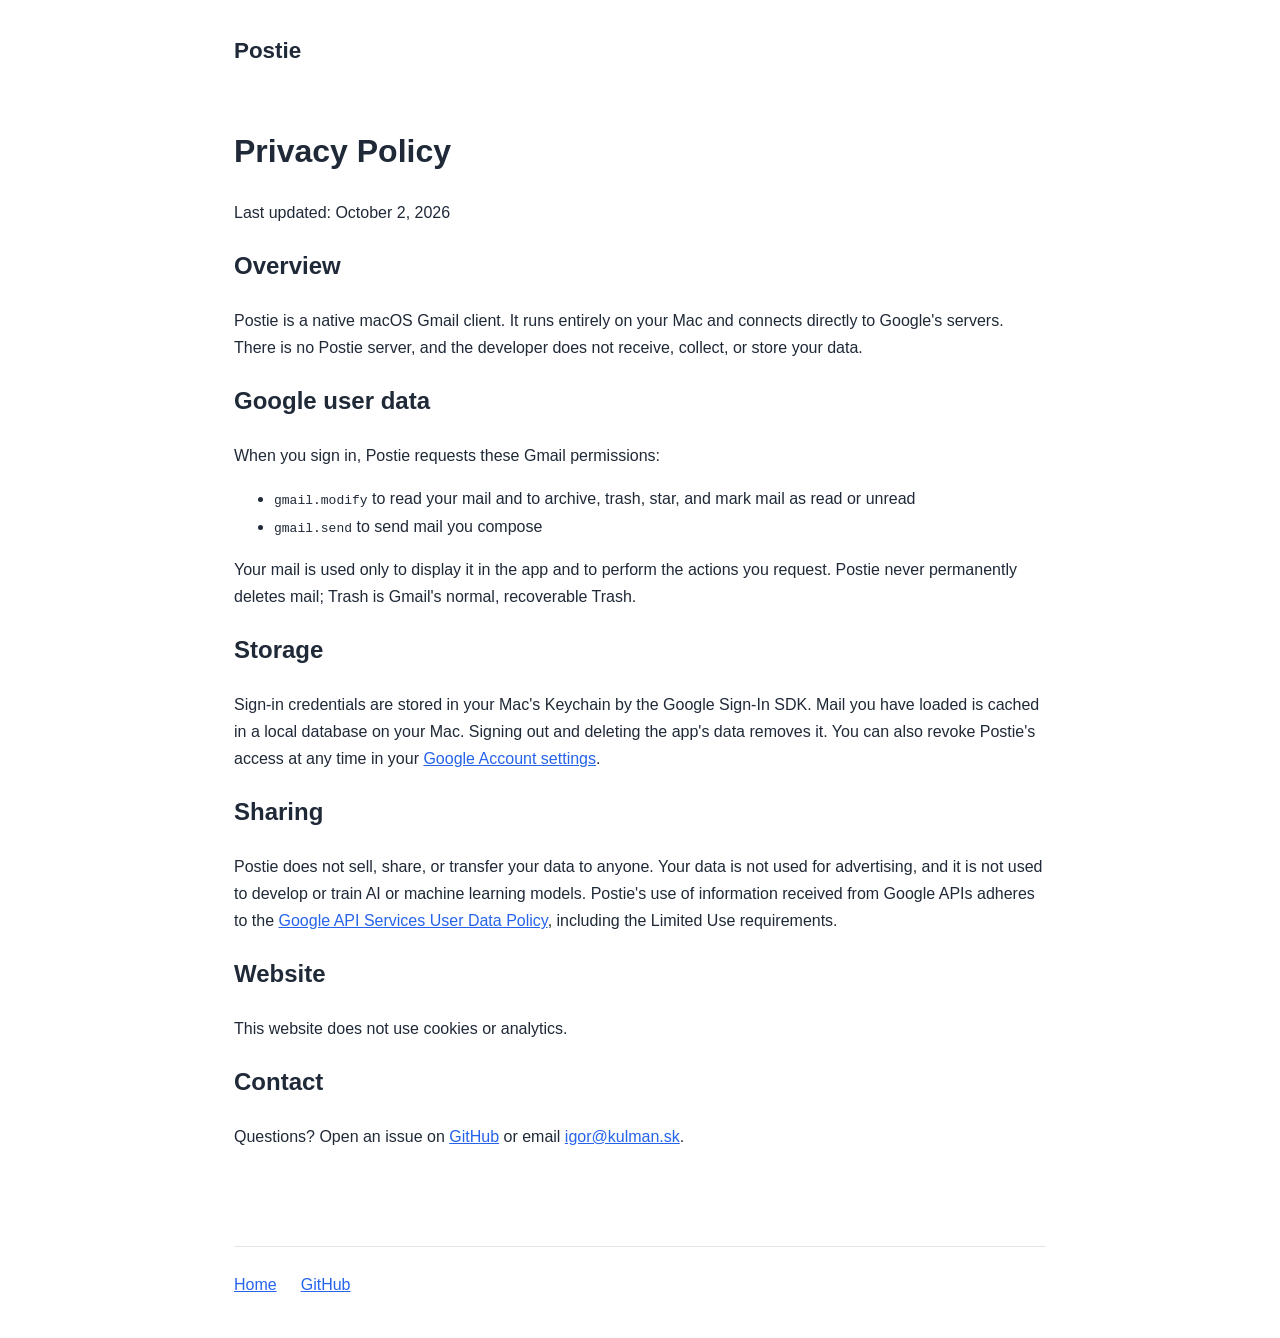
==== web/privacy.html @ cc6c1cde "Add minisite with privacy policy" ====
<!doctype html>
<html lang="en">

<head>
    <meta charset="UTF-8" />
    <meta name="viewport" content="width=device-width, initial-scale=1.0" />
    <title>Privacy Policy - Postie</title>
    <link rel="canonical" href="https://postie.kulman.sk/privacy.html" />
    <link rel="stylesheet" href="style.css" />
</head>

<body>
    <div class="container">
        <header>
            <a href="index.html" class="logo">Postie</a>
        </header>

        <div class="legal-content">
            <h1>Privacy Policy</h1>
            <p>Last updated: October 2, 2026</p>

            <h2>Overview</h2>
            <p>
                Postie is a native macOS Gmail client. It runs entirely on your Mac and
                connects directly to Google's servers. There is no Postie server, and the
                developer does not receive, collect, or store your data.
            </p>

            <h2>Google user data</h2>
            <p>When you sign in, Postie requests these Gmail permissions:</p>
            <ul>
                <li><code>gmail.modify</code> to read your mail and to archive, trash, star, and mark mail as read or unread</li>
                <li><code>gmail.send</code> to send mail you compose</li>
            </ul>
            <p>
                Your mail is used only to display it in the app and to perform the actions you
                request. Postie never permanently deletes mail; Trash is Gmail's normal,
                recoverable Trash.
            </p>

            <h2>Storage</h2>
            <p>
                Sign-in credentials are stored in your Mac's Keychain by the Google Sign-In
                SDK. Mail you have loaded is cached in a local database on your Mac. Signing
                out and deleting the app's data removes it. You can also revoke Postie's access
                at any time in your
                <a href="https://myaccount.google.com/permissions">Google Account settings</a>.
            </p>

            <h2>Sharing</h2>
            <p>
                Postie does not sell, share, or transfer your data to anyone. Your data is not
                used for advertising, and it is not used to develop or train AI or machine
                learning models. Postie's use of information received from Google APIs adheres to the
                <a href="https://developers.google.com/terms/api-services-user-data-policy">Google API Services User Data Policy</a>,
                including the Limited Use requirements.
            </p>

            <h2>Website</h2>
            <p>This website does not use cookies or analytics.</p>

            <h2>Contact</h2>
            <p>
                Questions? Open an issue on
                <a href="https://github.com/igorkulman/Postie/issues">GitHub</a> or email
                <a href="mailto:igor@kulman.sk">igor@kulman.sk</a>.
            </p>
        </div>

        <footer>
            <a href="index.html">Home</a>
            <a href="https://github.com/igorkulman/Postie">GitHub</a>
        </footer>
    </div>
</body>

</html>
---- web/style.css ----
:root {
    --bg: #ffffff;
    --text: #1f2937;
    --muted: #4b5563;
    --accent: #2563eb;
    --border: rgba(0, 0, 0, 0.1);
}

@media (prefers-color-scheme: dark) {
    :root {
        --bg: #0f1115;
        --text: #f0f0f2;
        --muted: #9ca3af;
        --accent: #60a5fa;
        --border: rgba(255, 255, 255, 0.12);
    }
}

* {
    box-sizing: border-box;
}

body {
    margin: 0;
    font-family: -apple-system, BlinkMacSystemFont, "Segoe UI", Roboto, Helvetica, Arial, sans-serif;
    background: var(--bg);
    color: var(--text);
    line-height: 1.7;
}

.container {
    max-width: 860px;
    margin: 0 auto;
    padding: 0 24px;
}

header {
    padding: 32px 0;
}

.logo {
    font-size: 1.4rem;
    font-weight: 700;
    color: var(--text);
    text-decoration: none;
}

a {
    color: var(--accent);
}

.hero {
    text-align: center;
    padding: 40px 0 24px;
}

.hero h1 {
    font-size: 2.6rem;
    line-height: 1.2;
    margin: 0 0 16px;
}

.hero p {
    font-size: 1.15rem;
    color: var(--muted);
    max-width: 600px;
    margin: 0 auto 24px;
}

.button {
    display: inline-block;
    padding: 12px 24px;
    border-radius: 10px;
    background: var(--accent);
    color: #fff;
    font-weight: 600;
    text-decoration: none;
}

.screenshot {
    display: block;
    width: 100%;
    height: auto;
    margin: 32px 0;
    border-radius: 12px;
    border: 1px solid var(--border);
}

.features {
    padding-left: 20px;
    columns: 2;
    column-gap: 40px;
}

.legal-content {
    padding-bottom: 32px;
}

footer {
    border-top: 1px solid var(--border);
    margin-top: 48px;
    padding: 24px 0 40px;
    display: flex;
    gap: 24px;
    flex-wrap: wrap;
    color: var(--muted);
}

@media (max-width: 640px) {
    .hero h1 {
        font-size: 2rem;
    }

    .features {
        columns: 1;
    }
}
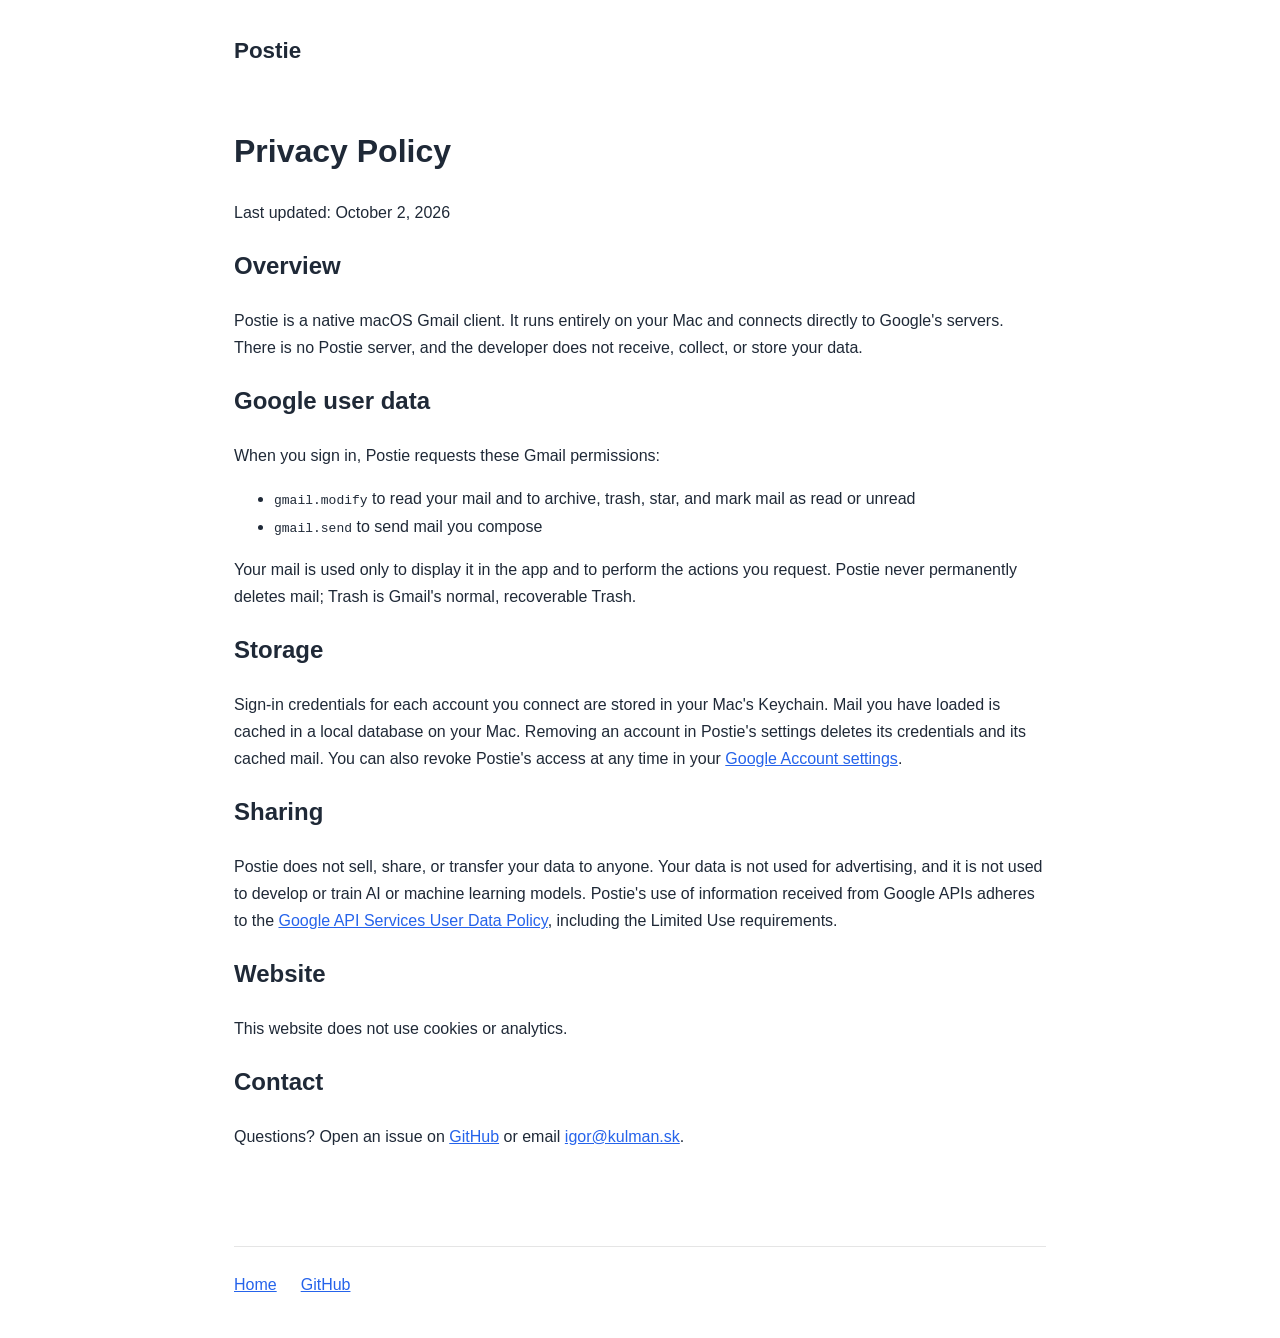
==== commit 8c13a5ed: "Add multiple Gmail accounts with merged folders Replace the Google Sign-In SDK, which supports a sin" ====
--- a/web/privacy.html
+++ b/web/privacy.html
@@ -40,9 +40,10 @@
 
             <h2>Storage</h2>
             <p>
-                Sign-in credentials are stored in your Mac's Keychain by the Google Sign-In
-                SDK. Mail you have loaded is cached in a local database on your Mac. Signing
-                out and deleting the app's data removes it. You can also revoke Postie's access
+                Sign-in credentials for each account you connect are stored in your Mac's
+                Keychain. Mail you have loaded is cached in a local database on your Mac.
+                Removing an account in Postie's settings deletes its credentials and its
+                cached mail. You can also revoke Postie's access
                 at any time in your
                 <a href="https://myaccount.google.com/permissions">Google Account settings</a>.
             </p>
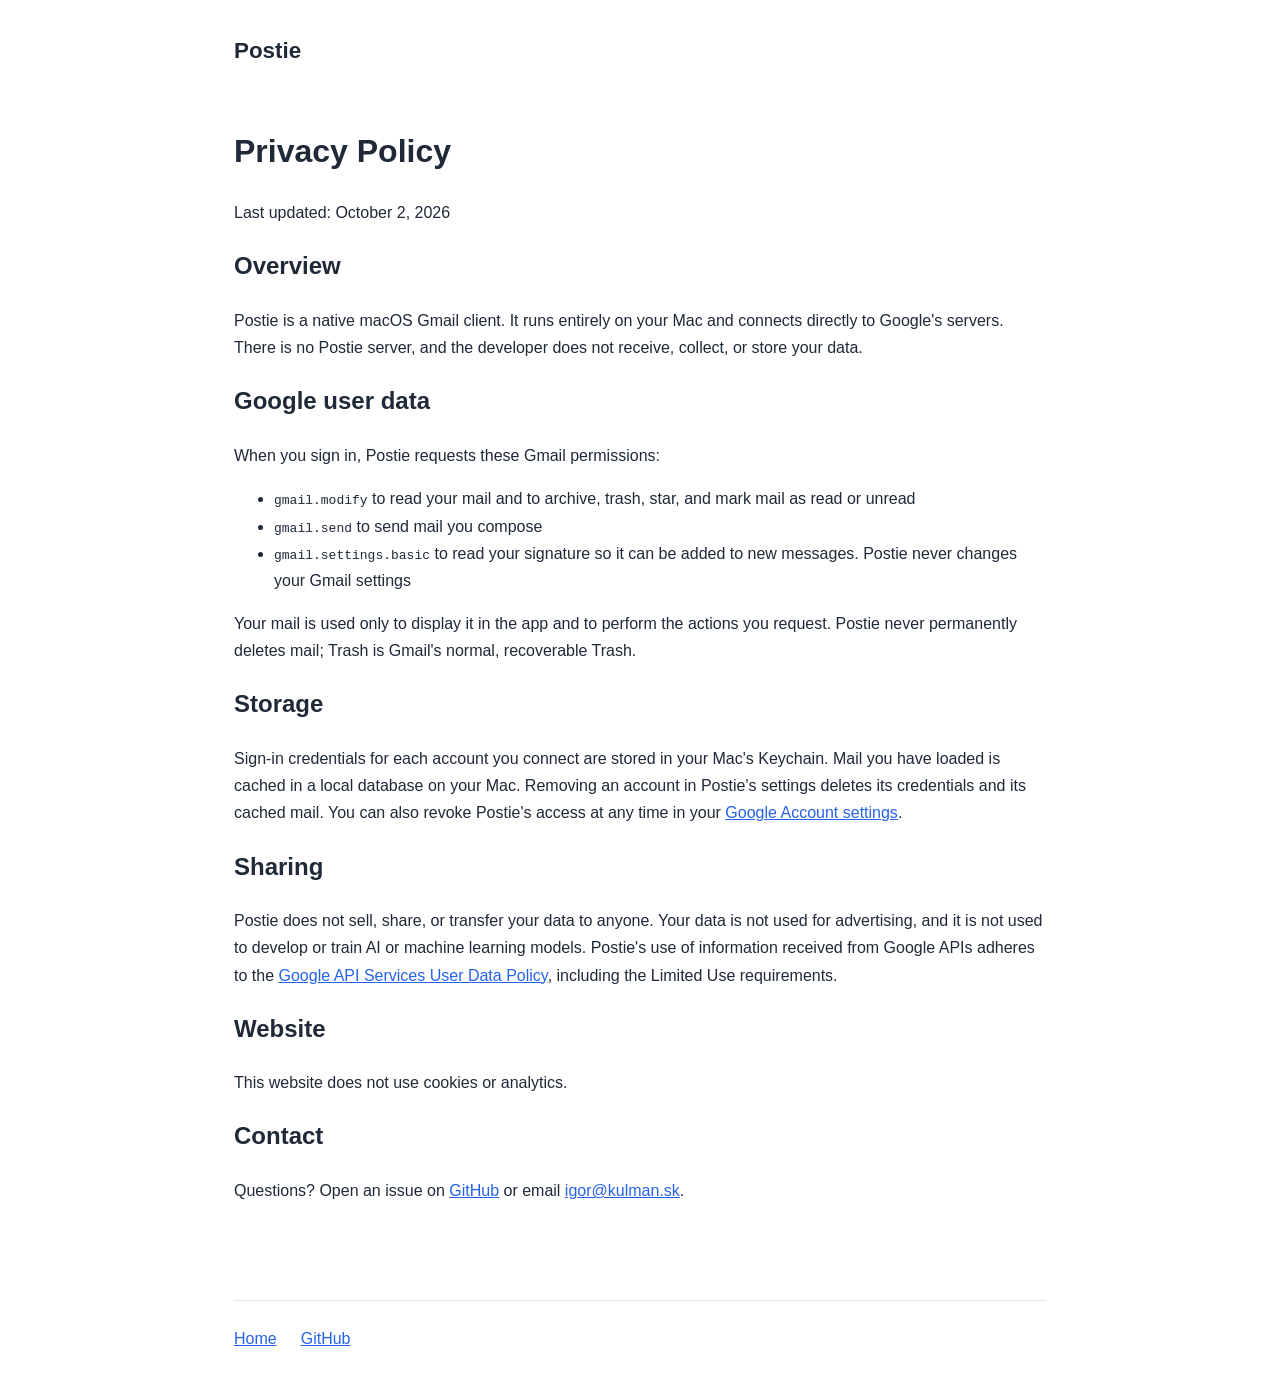
==== commit 99c6c51e: "Read the account's signature from Gmail settings Postie now asks for the read-only gmail.settings.ba" ====
--- a/web/privacy.html
+++ b/web/privacy.html
@@ -31,6 +31,7 @@
             <ul>
                 <li><code>gmail.modify</code> to read your mail and to archive, trash, star, and mark mail as read or unread</li>
                 <li><code>gmail.send</code> to send mail you compose</li>
+                <li><code>gmail.settings.basic</code> to read your signature so it can be added to new messages. Postie never changes your Gmail settings</li>
             </ul>
             <p>
                 Your mail is used only to display it in the app and to perform the actions you
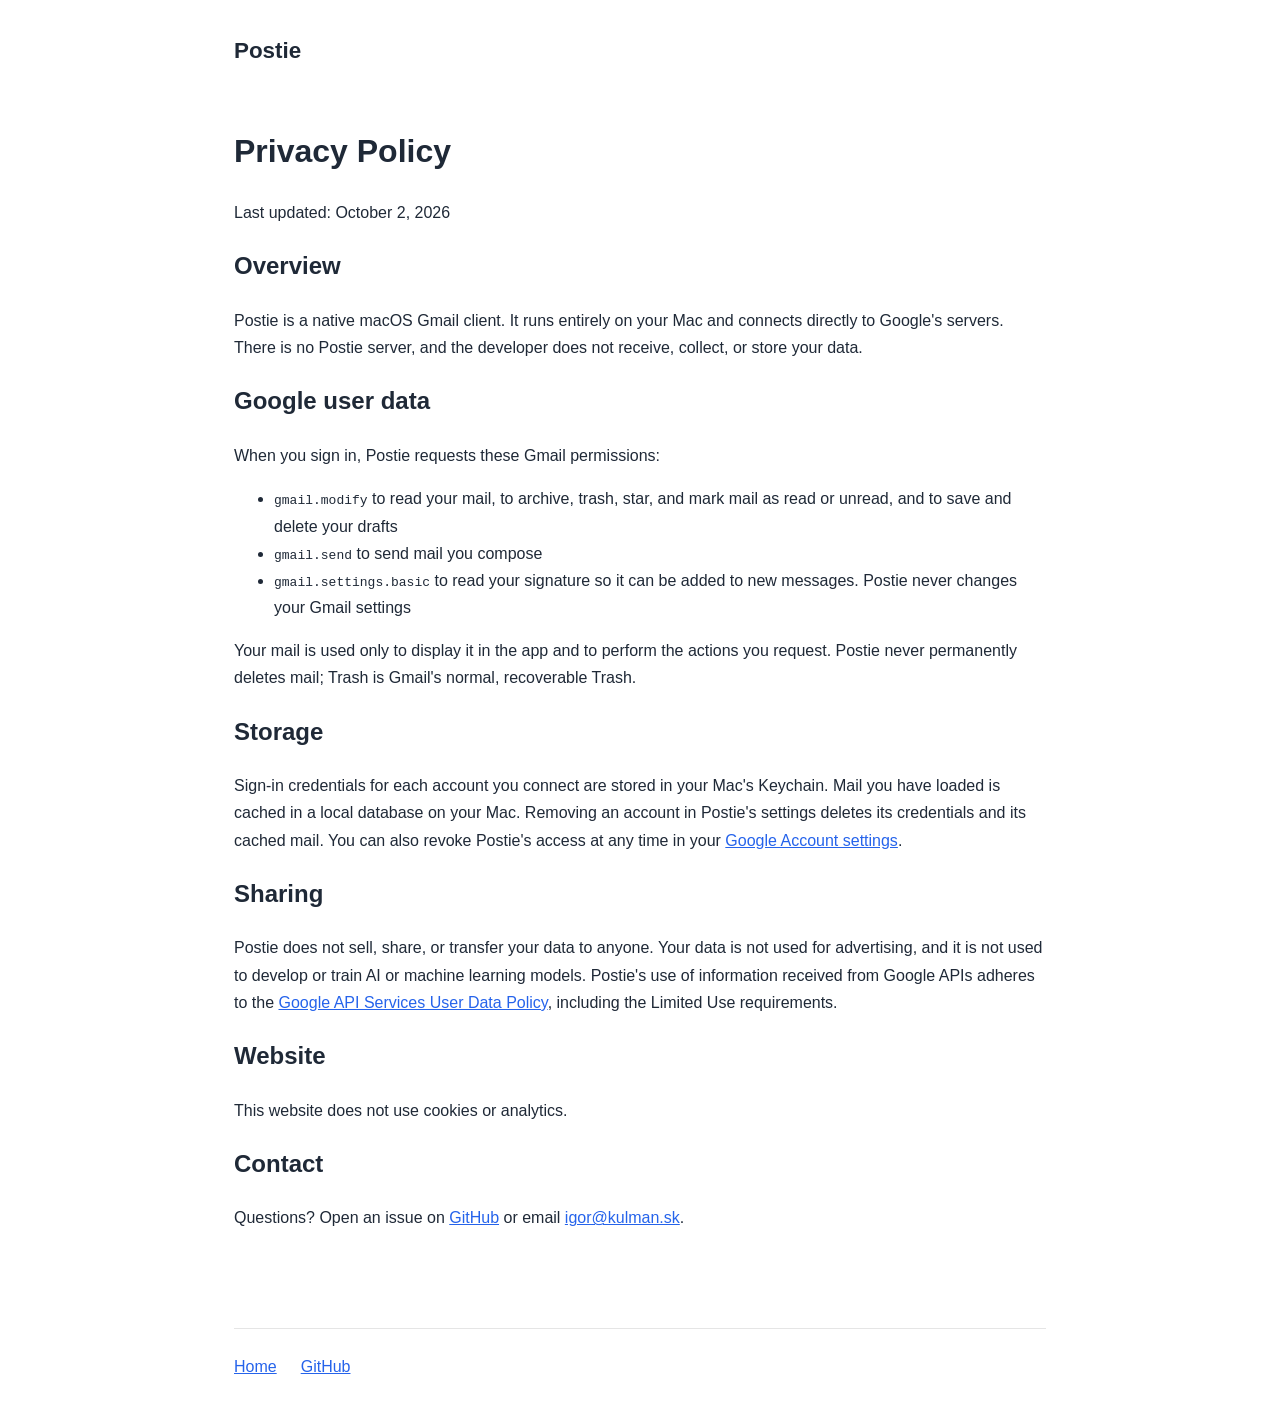
==== commit 4520034a: "Document drafts, rich-text composing and the new Gmail permissions use" ====
--- a/web/privacy.html
+++ b/web/privacy.html
@@ -29,7 +29,7 @@
             <h2>Google user data</h2>
             <p>When you sign in, Postie requests these Gmail permissions:</p>
             <ul>
-                <li><code>gmail.modify</code> to read your mail and to archive, trash, star, and mark mail as read or unread</li>
+                <li><code>gmail.modify</code> to read your mail, to archive, trash, star, and mark mail as read or unread, and to save and delete your drafts</li>
                 <li><code>gmail.send</code> to send mail you compose</li>
                 <li><code>gmail.settings.basic</code> to read your signature so it can be added to new messages. Postie never changes your Gmail settings</li>
             </ul>
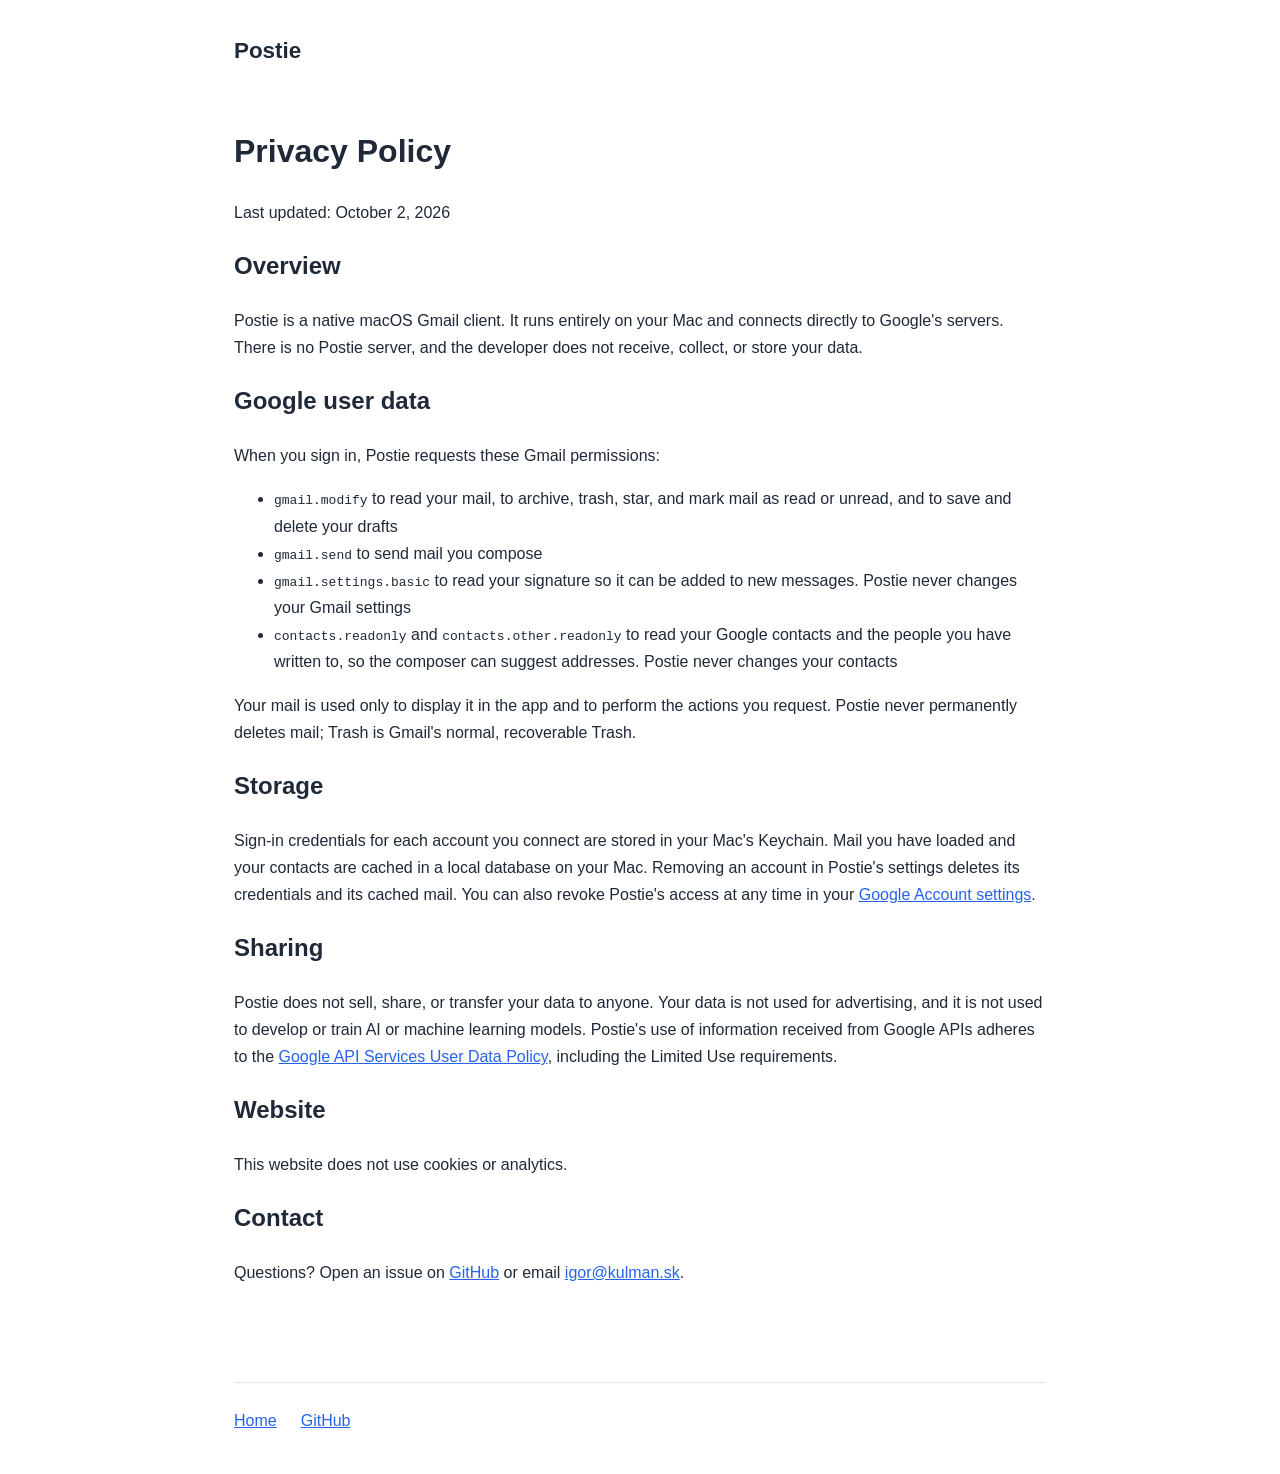
==== commit 90ec7fc7: "Document the Google contacts permissions" ====
--- a/web/privacy.html
+++ b/web/privacy.html
@@ -32,6 +32,7 @@
                 <li><code>gmail.modify</code> to read your mail, to archive, trash, star, and mark mail as read or unread, and to save and delete your drafts</li>
                 <li><code>gmail.send</code> to send mail you compose</li>
                 <li><code>gmail.settings.basic</code> to read your signature so it can be added to new messages. Postie never changes your Gmail settings</li>
+                <li><code>contacts.readonly</code> and <code>contacts.other.readonly</code> to read your Google contacts and the people you have written to, so the composer can suggest addresses. Postie never changes your contacts</li>
             </ul>
             <p>
                 Your mail is used only to display it in the app and to perform the actions you
@@ -42,7 +43,7 @@
             <h2>Storage</h2>
             <p>
                 Sign-in credentials for each account you connect are stored in your Mac's
-                Keychain. Mail you have loaded is cached in a local database on your Mac.
+                Keychain. Mail you have loaded and your contacts are cached in a local database on your Mac.
                 Removing an account in Postie's settings deletes its credentials and its
                 cached mail. You can also revoke Postie's access
                 at any time in your
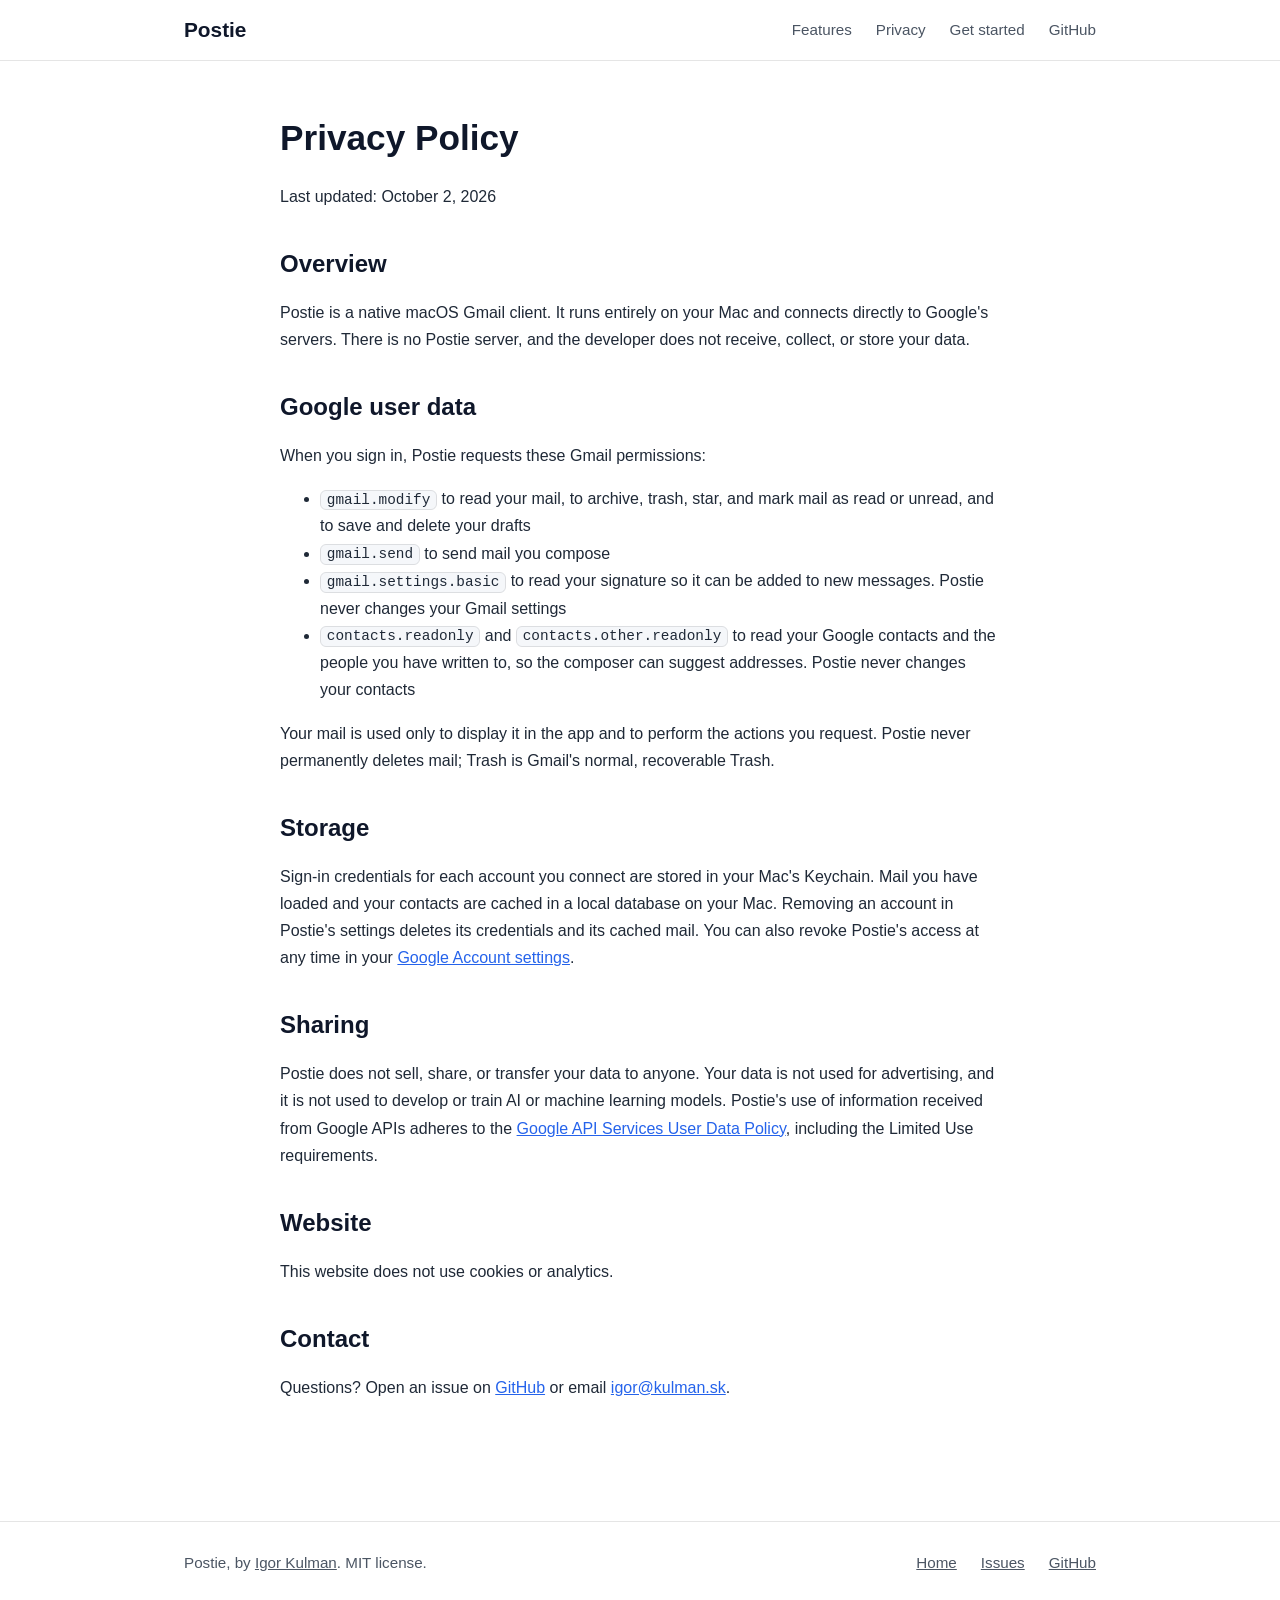
==== commit 4de07e56: "Redesign the minisite with feature cards, get started steps, and shared navigation" ====
--- a/web/privacy.html
+++ b/web/privacy.html
@@ -4,17 +4,26 @@
 <head>
     <meta charset="UTF-8" />
     <meta name="viewport" content="width=device-width, initial-scale=1.0" />
+    <meta name="color-scheme" content="light dark" />
     <title>Privacy Policy - Postie</title>
     <link rel="canonical" href="https://postie.kulman.sk/privacy.html" />
     <link rel="stylesheet" href="style.css" />
 </head>
 
 <body>
-    <div class="container">
-        <header>
+    <header class="site-header">
+        <div class="container nav">
             <a href="index.html" class="logo">Postie</a>
-        </header>
+            <nav>
+                <a href="index.html#features">Features</a>
+                <a href="index.html#privacy">Privacy</a>
+                <a href="index.html#get-started">Get started</a>
+                <a href="https://github.com/igorkulman/Postie">GitHub</a>
+            </nav>
+        </div>
+    </header>
 
+    <main class="container">
         <div class="legal-content">
             <h1>Privacy Policy</h1>
             <p>Last updated: October 2, 2026</p>
@@ -69,12 +78,18 @@
                 <a href="mailto:igor@kulman.sk">igor@kulman.sk</a>.
             </p>
         </div>
+    </main>
 
-        <footer>
-            <a href="index.html">Home</a>
-            <a href="https://github.com/igorkulman/Postie">GitHub</a>
-        </footer>
-    </div>
+    <footer class="site-footer">
+        <div class="container footer-inner">
+            <span>Postie, by <a href="https://github.com/igorkulman">Igor Kulman</a>. MIT license.</span>
+            <span class="footer-links">
+                <a href="index.html">Home</a>
+                <a href="https://github.com/igorkulman/Postie/issues">Issues</a>
+                <a href="https://github.com/igorkulman/Postie">GitHub</a>
+            </span>
+        </div>
+    </footer>
 </body>
 
 </html>
--- a/web/style.css
+++ b/web/style.css
@@ -1,23 +1,38 @@
 :root {
     --bg: #ffffff;
+    --bg-alt: #f5f7fa;
+    --card: #ffffff;
     --text: #1f2937;
+    --heading: #0f172a;
     --muted: #4b5563;
     --accent: #2563eb;
+    --accent-text: #ffffff;
     --border: rgba(0, 0, 0, 0.1);
+    --shadow: 0 20px 50px -20px rgba(15, 23, 42, 0.35);
 }
 
 @media (prefers-color-scheme: dark) {
     :root {
         --bg: #0f1115;
-        --text: #f0f0f2;
+        --bg-alt: #151922;
+        --card: #1a1f2a;
+        --text: #e5e7eb;
+        --heading: #f8fafc;
         --muted: #9ca3af;
         --accent: #60a5fa;
+        --accent-text: #0b1220;
         --border: rgba(255, 255, 255, 0.12);
+        --shadow: 0 20px 50px -20px rgba(0, 0, 0, 0.8);
     }
 }
 
 * {
     box-sizing: border-box;
+}
+
+html {
+    scroll-behavior: smooth;
+    scroll-padding-top: 72px;
 }
 
 body {
@@ -26,45 +41,110 @@
     background: var(--bg);
     color: var(--text);
     line-height: 1.7;
+    -webkit-font-smoothing: antialiased;
+}
+
+a {
+    color: var(--accent);
+}
+
+h1,
+h2,
+h3 {
+    color: var(--heading);
+    line-height: 1.2;
+}
+
+code {
+    font-family: ui-monospace, SFMono-Regular, Menlo, monospace;
+    font-size: 0.9em;
+    padding: 0.1em 0.4em;
+    border-radius: 6px;
+    background: var(--bg-alt);
+    border: 1px solid var(--border);
 }
 
 .container {
-    max-width: 860px;
+    max-width: 960px;
     margin: 0 auto;
     padding: 0 24px;
 }
 
-header {
-    padding: 32px 0;
+.container.wide {
+    max-width: 1120px;
+}
+
+.container.narrow {
+    max-width: 720px;
+}
+
+/* Header */
+
+.site-header {
+    position: sticky;
+    top: 0;
+    z-index: 10;
+    background: color-mix(in srgb, var(--bg) 85%, transparent);
+    -webkit-backdrop-filter: saturate(180%) blur(12px);
+    backdrop-filter: saturate(180%) blur(12px);
+    border-bottom: 1px solid var(--border);
+}
+
+.nav {
+    display: flex;
+    align-items: center;
+    justify-content: space-between;
+    height: 60px;
 }
 
 .logo {
-    font-size: 1.4rem;
+    font-size: 1.3rem;
     font-weight: 700;
-    color: var(--text);
+    color: var(--heading);
     text-decoration: none;
 }
 
-a {
-    color: var(--accent);
-}
+.nav nav {
+    display: flex;
+    gap: 24px;
+}
+
+.nav nav a {
+    color: var(--muted);
+    text-decoration: none;
+    font-size: 0.95rem;
+}
+
+.nav nav a:hover {
+    color: var(--heading);
+}
+
+/* Hero */
 
 .hero {
     text-align: center;
-    padding: 40px 0 24px;
+    padding-top: 80px;
+    padding-bottom: 32px;
 }
 
 .hero h1 {
-    font-size: 2.6rem;
-    line-height: 1.2;
-    margin: 0 0 16px;
-}
-
-.hero p {
-    font-size: 1.15rem;
-    color: var(--muted);
-    max-width: 600px;
-    margin: 0 auto 24px;
+    font-size: 3.2rem;
+    letter-spacing: -0.02em;
+    margin: 0 0 20px;
+}
+
+.lead {
+    font-size: 1.2rem;
+    color: var(--muted);
+    max-width: 620px;
+    margin: 0 auto 32px;
+}
+
+.actions {
+    display: flex;
+    gap: 12px;
+    justify-content: center;
+    flex-wrap: wrap;
 }
 
 .button {
@@ -72,46 +152,213 @@
     padding: 12px 24px;
     border-radius: 10px;
     background: var(--accent);
-    color: #fff;
+    color: var(--accent-text);
     font-weight: 600;
     text-decoration: none;
+    border: 1px solid transparent;
+}
+
+.button:hover {
+    filter: brightness(1.08);
+}
+
+.button.secondary {
+    background: transparent;
+    color: var(--heading);
+    border-color: var(--border);
+}
+
+.button.secondary:hover {
+    background: var(--bg-alt);
+    filter: none;
+}
+
+.fineprint {
+    margin: 20px 0 0;
+    font-size: 0.9rem;
+    color: var(--muted);
 }
 
 .screenshot {
     display: block;
     width: 100%;
     height: auto;
-    margin: 32px 0;
-    border-radius: 12px;
+    margin: 40px 0 24px;
+    border-radius: 14px;
     border: 1px solid var(--border);
-}
-
-.features {
+    box-shadow: var(--shadow);
+}
+
+/* Pills */
+
+.pills {
+    display: flex;
+    flex-wrap: wrap;
+    gap: 10px;
+    justify-content: center;
+    padding-bottom: 16px;
+}
+
+.pills span {
+    padding: 6px 14px;
+    border-radius: 999px;
+    border: 1px solid var(--border);
+    background: var(--bg-alt);
+    font-size: 0.9rem;
+    color: var(--muted);
+}
+
+/* Sections */
+
+.section {
+    padding-top: 72px;
+    padding-bottom: 24px;
+}
+
+.section h2 {
+    font-size: 2rem;
+    letter-spacing: -0.01em;
+    margin: 0 0 12px;
+}
+
+.section-intro {
+    color: var(--muted);
+    margin: 0 0 32px;
+}
+
+.cards {
+    display: grid;
+    grid-template-columns: repeat(2, 1fr);
+    gap: 20px;
+}
+
+.card {
+    padding: 24px;
+    border-radius: 14px;
+    border: 1px solid var(--border);
+    background: var(--card);
+}
+
+.card h3 {
+    font-size: 1.1rem;
+    margin: 0 0 8px;
+}
+
+.card p {
+    margin: 0;
+    color: var(--muted);
+    font-size: 0.97rem;
+    line-height: 1.6;
+}
+
+.band {
+    background: var(--bg-alt);
+    border-top: 1px solid var(--border);
+    border-bottom: 1px solid var(--border);
+    margin-top: 56px;
+    padding-bottom: 64px;
+}
+
+.steps {
+    padding-left: 22px;
+}
+
+.steps li {
+    margin-bottom: 16px;
+}
+
+.note {
+    color: var(--muted);
+    font-size: 0.95rem;
+}
+
+.columns {
+    display: grid;
+    grid-template-columns: 1fr 1fr;
+    gap: 32px;
+}
+
+.columns h3 {
+    font-size: 1.05rem;
+    margin-bottom: 4px;
+}
+
+.columns ul {
+    margin-top: 4px;
     padding-left: 20px;
-    columns: 2;
-    column-gap: 40px;
-}
+}
+
+/* Legal pages */
 
 .legal-content {
-    padding-bottom: 32px;
-}
-
-footer {
+    max-width: 720px;
+    margin: 0 auto;
+    padding: 56px 0 32px;
+}
+
+.legal-content h1 {
+    font-size: 2.2rem;
+    margin-top: 0;
+}
+
+.legal-content h2 {
+    margin-top: 40px;
+}
+
+/* Footer */
+
+.site-footer {
     border-top: 1px solid var(--border);
-    margin-top: 48px;
-    padding: 24px 0 40px;
+    margin-top: 72px;
+    padding: 28px 0 40px;
+    color: var(--muted);
+    font-size: 0.95rem;
+}
+
+.footer-inner {
+    display: flex;
+    justify-content: space-between;
+    gap: 16px;
+    flex-wrap: wrap;
+}
+
+.footer-links {
     display: flex;
     gap: 24px;
     flex-wrap: wrap;
-    color: var(--muted);
-}
-
-@media (max-width: 640px) {
+}
+
+.site-footer a {
+    color: var(--muted);
+}
+
+.site-footer a:hover {
+    color: var(--heading);
+}
+
+@media (max-width: 720px) {
+    .hero {
+        padding-top: 48px;
+    }
+
     .hero h1 {
-        font-size: 2rem;
-    }
-
-    .features {
-        columns: 1;
-    }
-}
+        font-size: 2.2rem;
+    }
+
+    .hero h1 br {
+        display: none;
+    }
+
+    .cards,
+    .columns {
+        grid-template-columns: 1fr;
+    }
+
+    .nav nav {
+        gap: 16px;
+    }
+
+    .nav nav a:nth-child(-n+2) {
+        display: none;
+    }
+}
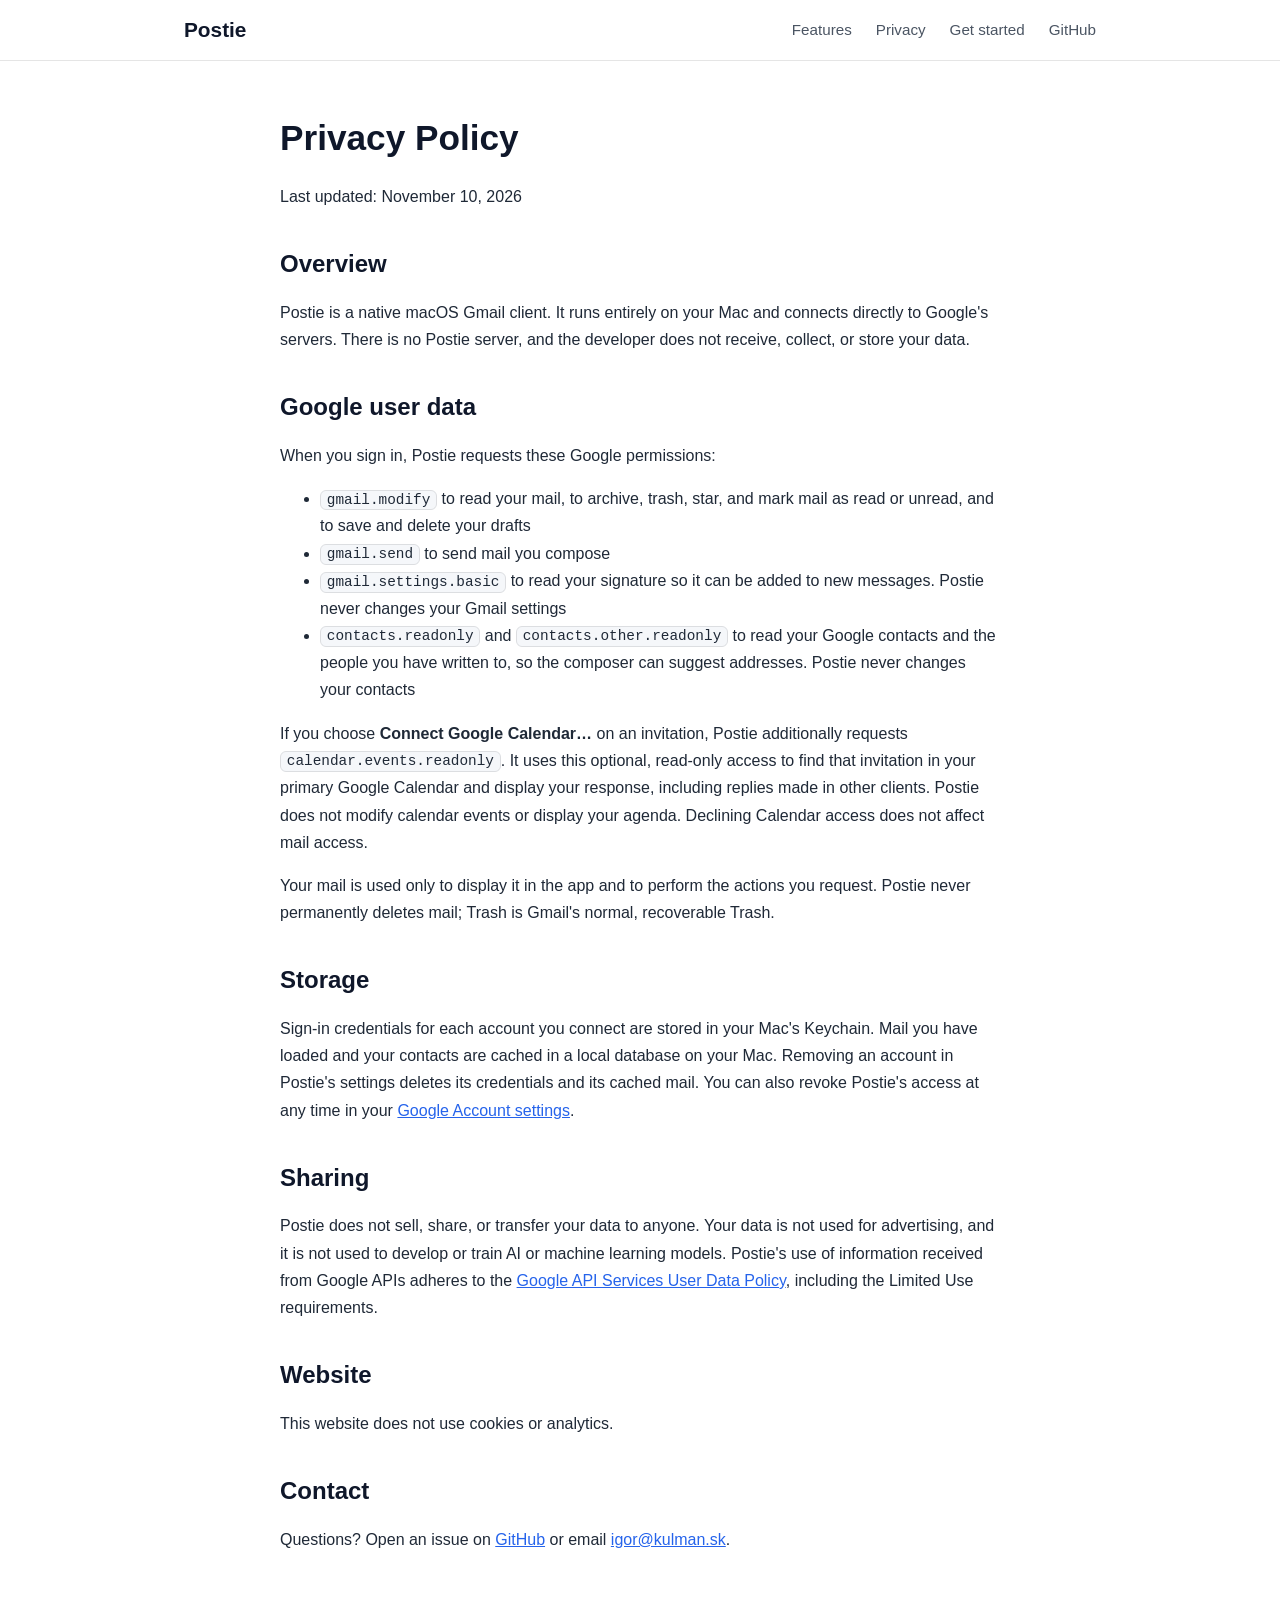
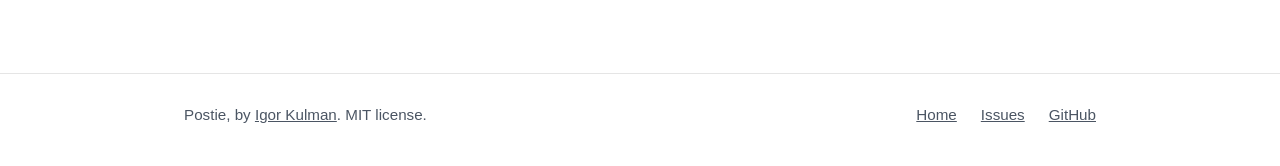
==== commit 70c2e59f: "Add calendar invitations and RSVP handling Display inline and attached calendar invitations and send" ====
--- a/web/privacy.html
+++ b/web/privacy.html
@@ -26,7 +26,7 @@
     <main class="container">
         <div class="legal-content">
             <h1>Privacy Policy</h1>
-            <p>Last updated: October 2, 2026</p>
+            <p>Last updated: November 10, 2026</p>
 
             <h2>Overview</h2>
             <p>
@@ -36,13 +36,21 @@
             </p>
 
             <h2>Google user data</h2>
-            <p>When you sign in, Postie requests these Gmail permissions:</p>
+            <p>When you sign in, Postie requests these Google permissions:</p>
             <ul>
                 <li><code>gmail.modify</code> to read your mail, to archive, trash, star, and mark mail as read or unread, and to save and delete your drafts</li>
                 <li><code>gmail.send</code> to send mail you compose</li>
                 <li><code>gmail.settings.basic</code> to read your signature so it can be added to new messages. Postie never changes your Gmail settings</li>
                 <li><code>contacts.readonly</code> and <code>contacts.other.readonly</code> to read your Google contacts and the people you have written to, so the composer can suggest addresses. Postie never changes your contacts</li>
             </ul>
+            <p>
+                If you choose <strong>Connect Google Calendar…</strong> on an invitation,
+                Postie additionally requests <code>calendar.events.readonly</code>. It uses this
+                optional, read-only access to find that invitation in your primary Google Calendar
+                and display your response, including replies made in other clients. Postie does
+                not modify calendar events or display your agenda. Declining Calendar access does
+                not affect mail access.
+            </p>
             <p>
                 Your mail is used only to display it in the app and to perform the actions you
                 request. Postie never permanently deletes mail; Trash is Gmail's normal,
